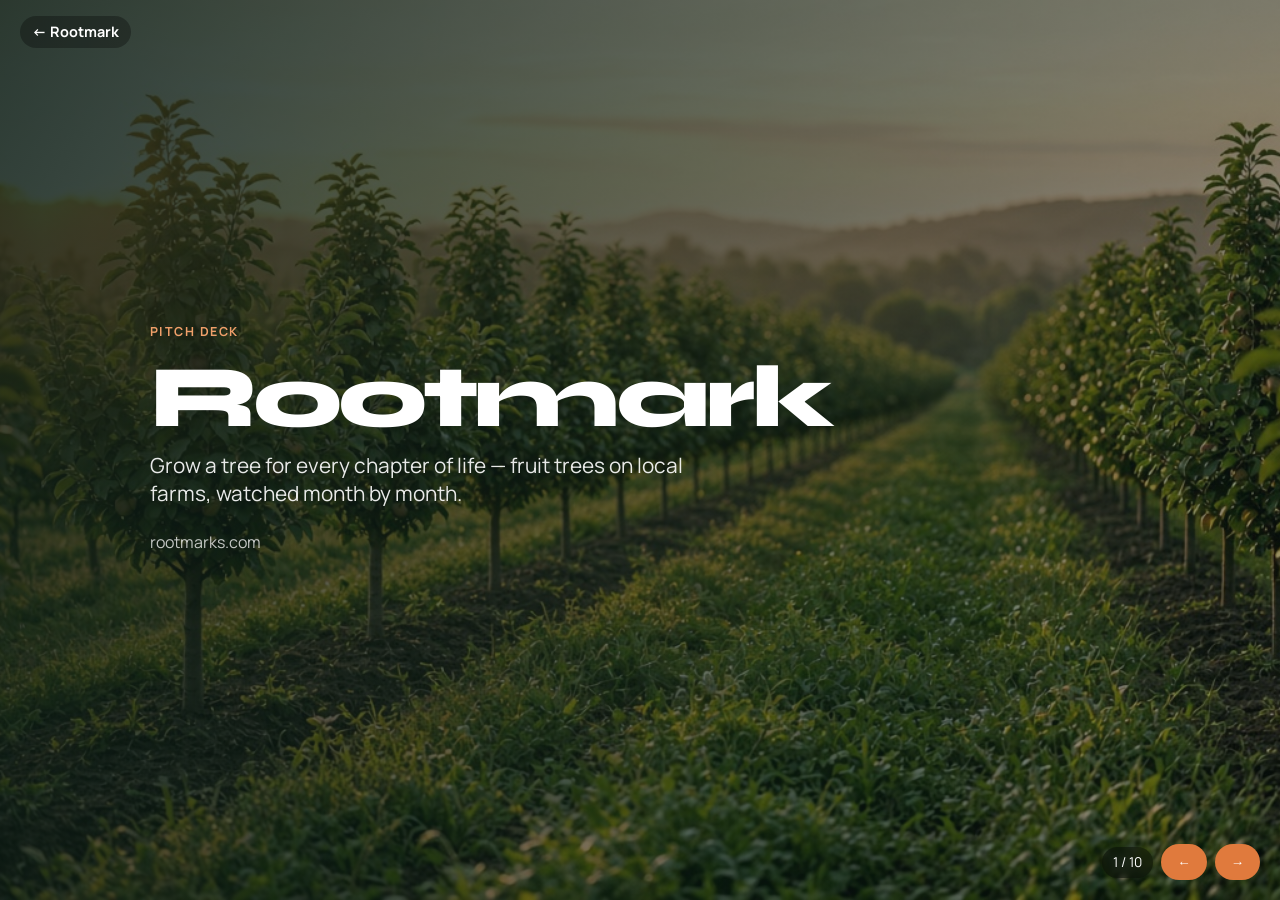
==== pitch/index.html @ 2decd8da "Add rootmarks.com custom domain and DNS setup docs CNAME for apex domain, update site/README/docs/pi" ====
<!DOCTYPE html>
<html lang="en">
<head>
<meta charset="utf-8" />
<meta name="viewport" content="width=device-width, initial-scale=1" />
<title>Rootmark — Pitch Deck</title>
<link rel="icon" href="../assets/favicon.svg" type="image/svg+xml" />
<link href="https://fonts.googleapis.com/css2?family=Manrope:wght@400;560;700&family=Syne:wght@700;800&display=swap" rel="stylesheet" />
<style>
:root{--moss:#1a4633;--leaf:#2f6b4f;--apricot:#e07a3d;--peach:#f0a06a;--ink:#14241c;--paper:#f7faf8;--mist:#e8f2ec;--font-d:"Syne",sans-serif;--font-b:"Manrope",sans-serif}
*{box-sizing:border-box}html,body{margin:0;height:100%;font-family:var(--font-b);color:var(--ink);background:#0e1f17}
.deck{height:100%;overflow:hidden}.slide{display:none;height:100%;padding:clamp(1.5rem,4vw,3rem);position:relative;overflow:hidden}
.slide.active{display:grid;align-content:center;animation:in .55s cubic-bezier(.22,1,.36,1)}
@keyframes in{from{opacity:0;transform:translateY(18px)}to{opacity:1;transform:none}}
.slide.dark{background:linear-gradient(160deg,#123028,#1a4633 55%,#245642);color:#fff}
.slide.light{background:radial-gradient(ellipse at 90% 10%,rgba(240,160,106,.18),transparent 40%),linear-gradient(180deg,#f3f7f4,#e8f2ec)}
.slide.photo{color:#fff}.slide.photo .bg{position:absolute;inset:0;z-index:0}
.slide.photo .bg img{width:100%;height:100%;object-fit:cover}.slide.photo .shade{position:absolute;inset:0;background:linear-gradient(120deg,rgba(14,31,23,.88),rgba(14,31,23,.35));z-index:1}
.slide .content{position:relative;z-index:2;max-width:980px;width:100%;margin:0 auto}
.brand{font-family:var(--font-d);font-weight:800;font-size:clamp(2.8rem,8vw,5.5rem);letter-spacing:-.045em;line-height:.95;margin:0 0 .75rem}
h1{font-family:var(--font-d);font-size:clamp(2rem,5vw,3.4rem);letter-spacing:-.035em;margin:0 0 1rem;line-height:1.05;max-width:18ch}
h2{font-family:var(--font-d);font-size:clamp(1.6rem,3.5vw,2.4rem);letter-spacing:-.03em;margin:0 0 1rem}
.tag{color:var(--peach);font-weight:700;letter-spacing:.12em;text-transform:uppercase;font-size:.78rem;margin:0 0 1rem}
.sub{font-size:clamp(1.05rem,2vw,1.3rem);max-width:42ch;opacity:.9;margin:0 0 1.5rem}
.grid2{display:grid;gap:1.25rem}@media(min-width:800px){.grid2{grid-template-columns:1fr 1fr;gap:2rem}}
.grid3{display:grid;gap:1rem}@media(min-width:800px){.grid3{grid-template-columns:repeat(3,1fr)}}
.panel{padding:1.1rem 1.2rem;border-top:3px solid var(--apricot);background:rgba(255,255,255,.08)}
.light .panel{background:rgba(255,255,255,.65);border-top-color:var(--leaf)}
.panel strong{display:block;font-family:var(--font-d);font-size:1.35rem;margin-bottom:.35rem}
.panel span{font-size:.95rem;opacity:.85;display:block}
.stat{font-family:var(--font-d);font-size:clamp(1.8rem,4vw,2.6rem);font-weight:800;color:var(--apricot);letter-spacing:-.03em}
.light .stat{color:var(--moss)}
.note{font-size:.8rem;opacity:.65;margin-top:1.25rem;max-width:60ch}
ul.clean{margin:0;padding:0;list-style:none;display:grid;gap:.65rem}
ul.clean li{padding-left:1.1rem;position:relative}
ul.clean li::before{content:"";position:absolute;left:0;top:.55em;width:.45rem;height:.45rem;border-radius:50%;background:var(--apricot)}
.nav-ui{position:fixed;bottom:1.25rem;right:1.25rem;z-index:10;display:flex;gap:.5rem;align-items:center}
.nav-ui button{border:0;background:var(--apricot);color:#fff;font-weight:700;padding:.65rem 1rem;border-radius:999px;cursor:pointer}
.nav-ui .count{color:#fff;background:rgba(0,0,0,.35);padding:.4rem .7rem;border-radius:999px;font-size:.85rem;backdrop-filter:blur(6px)}
.top{position:fixed;top:1rem;left:1.25rem;z-index:10;display:flex;gap:.75rem;align-items:center}
.top a{color:#fff;text-decoration:none;font-weight:700;font-size:.9rem;background:rgba(0,0,0,.3);padding:.4rem .75rem;border-radius:999px}
.light ~ .top a,.on-light .top a{color:var(--moss);background:rgba(255,255,255,.7)}
.mini-img{width:100%;border-radius:1rem;overflow:hidden;max-height:280px}
.mini-img img{width:100%;height:100%;object-fit:cover;aspect-ratio:16/9}
table{width:100%;border-collapse:collapse;font-size:.95rem}
td,th{padding:.55rem .4rem;border-bottom:1px solid rgba(255,255,255,.15);text-align:left}
.light td,.light th{border-bottom-color:rgba(26,70,51,.12)}
th{font-family:var(--font-d)}
</style>
</head>
<body>
<div class="top"><a href="../index.html">← Rootmark</a></div>
<div class="deck" id="deck">

<section class="slide photo active" data-i="0">
  <div class="bg"><img src="../assets/images/hero-orchard.jpg" alt="" /></div>
  <div class="shade"></div>
  <div class="content">
    <p class="tag">Pitch deck</p>
    <p class="brand">Rootmark</p>
    <p class="sub">Grow a tree for every chapter of life — fruit trees on local farms, watched month by month.</p>
    <p class="sub" style="opacity:.75;font-size:1rem">rootmarks.com</p>
  </div>
</section>

<section class="slide dark" data-i="1">
  <div class="content">
    <p class="tag">Problem</p>
    <h1>Milestones deserve more than flowers that wilt.</h1>
    <ul class="clean">
      <li>People want living gifts for births, anniversaries, memorials — but few have land, time, or know-how.</li>
      <li>Moving, renting, and apartment life make backyard trees fragile promises.</li>
      <li>Carbon offsets feel abstract; local farms need stable revenue beyond seasonal tourists.</li>
    </ul>
  </div>
</section>

<section class="slide photo" data-i="2">
  <div class="bg"><img src="../assets/images/milestone-gift.jpg" alt="" /></div>
  <div class="shade"></div>
  <div class="content">
    <p class="tag">Solution</p>
    <h1>A milestone tree hosted by a farm near you.</h1>
    <div class="grid3" style="margin-top:1.5rem">
      <div class="panel"><strong>Plant</strong><span>Gift or subscribe; we plant a fruit tree on a partner orchard.</span></div>
      <div class="panel"><strong>Watch</strong><span>Monthly farm photos + harvest education on a private web timeline.</span></div>
      <div class="panel"><strong>Share</strong><span>Visit, pick fruit, or donate harvest to the farm and community.</span></div>
    </div>
  </div>
</section>

<section class="slide light" data-i="3">
  <div class="content">
    <p class="tag">Market size</p>
    <h2>TAM / SAM / SOM (labeled estimates)</h2>
    <div class="grid3">
      <div class="panel"><span class="stat">~$85–120B</span><strong>TAM</strong><span>Global gifting + experiential gifts + memorial plantings (order-of-magnitude; combines celebratory gifting and tree/offset markets). Assumption band, not audited.</span></div>
      <div class="panel"><span class="stat">~$8–14B</span><strong>SAM</strong><span>US + W. Europe premium experiential gifts, baby/wedding registries, and local agritourism spend addressable by farm-hosted trees.</span></div>
      <div class="panel"><span class="stat">~$40–90M</span><strong>SOM</strong><span>5-year target: top 20 US metros + 2 EU pilots × mid/high-income milestone givers; ~150–300k trees cumulative.</span></div>
    </div>
    <p class="note">Sources/anchors (directional): US greeting &amp; gift retail scale; wedding/baby registry spend reports; agritourism USDA summaries; voluntary carbon &amp; tree-planting NGO volumes. All figures are planning estimates with clear assumptions — refine with primary research.</p>
  </div>
</section>

<section class="slide dark" data-i="4">
  <div class="content">
    <p class="tag">Business model</p>
    <h2>Three revenue rails</h2>
    <div class="grid3">
      <div class="panel"><strong>Gift planting</strong><span>$180–$320 one-time: tree + first-year care + digital timeline + gift narrative.</span></div>
      <div class="panel"><strong>Care subscription</strong><span>$8–$15/mo after year one: photos, agronomy notes, visit windows, harvest options.</span></div>
      <div class="panel"><strong>Farm partnership</strong><span>Host fee per tree/year + optional visitor day packages; farms keep donated fruit value.</span></div>
    </div>
  </div>
</section>

<section class="slide light" data-i="5">
  <div class="content">
    <p class="tag">Unit economics sketch</p>
    <h2>Per tree, year 1 (illustrative)</h2>
    <table>
      <tr><th>Line</th><th>Amount</th><th>Notes</th></tr>
      <tr><td>ASP (gift SKU)</td><td>$240</td><td>Mid-tier peach/apple</td></tr>
      <tr><td>Sapling + plant labor</td><td>$(35–55)</td><td>Wholesale + farm crew</td></tr>
      <tr><td>Year-1 host stipend</td><td>$(40–60)</td><td>Paid to farm</td></tr>
      <tr><td>Photo ops + QA</td><td>$(18–28)</td><td>Monthly uploads, moderation</td></tr>
      <tr><td>Payment + gift packaging</td><td>$(20–30)</td><td>Digital + optional print card</td></tr>
      <tr><td>Contribution margin</td><td>~$70–120</td><td>~30–50% before CAC</td></tr>
    </table>
    <p class="note">CAC target via registries &amp; farm events: $40–80. Payback inside first subscription year when attach rate ≥45%.</p>
  </div>
</section>

<section class="slide photo" data-i="6">
  <div class="bg"><img src="../assets/images/local-farm.jpg" alt="" /></div>
  <div class="shade"></div>
  <div class="content">
    <p class="tag">Operations</p>
    <h1>Farm network + monthly photo logistics.</h1>
    <ul class="clean">
      <li>Onboard orchards with spare row capacity; standardized planting &amp; labeling kits.</li>
      <li>Farms upload monthly photos via mobile web; Rootmark tags phenology tips.</li>
      <li>Visit booking windows coordinated with farms; harvest opt-in or donate-by-default.</li>
      <li>Carbon story tied to living trees + soil practices — no phantom offsets.</li>
    </ul>
  </div>
</section>

<section class="slide dark" data-i="7">
  <div class="content">
    <p class="tag">Go-to-market</p>
    <h2>Phases</h2>
    <div class="grid3">
      <div class="panel"><strong>0–6 mo</strong><span>2–3 farms, 500 trees, wedding/baby registry pilots, founders A–F placeholders.</span></div>
      <div class="panel"><strong>6–18 mo</strong><span>Expand metro farm network; B2B corporate milestone gifts; influencer orchard days.</span></div>
      <div class="panel"><strong>18–36 mo</strong><span>Multi-region density; subscription attach; white-label memorials with hospices/faith groups.</span></div>
    </div>
  </div>
</section>

<section class="slide light" data-i="8">
  <div class="content">
    <p class="tag">Costs to launch</p>
    <h2>Estimated year-0 burn (lean)</h2>
    <div class="grid2">
      <div class="panel"><strong>$180–260k</strong><span>Ops: farm stipends seed fund, sapling inventory, photo QA contractors, insurance.</span></div>
      <div class="panel"><strong>$120–180k</strong><span>Product: monitoring site, CRM, farm mobile upload, basic marketplace.</span></div>
      <div class="panel"><strong>$80–140k</strong><span>GTM: registry partnerships, content, launch events.</span></div>
      <div class="panel"><strong>$150–220k</strong><span>Team: core ops + partnerships (founders A–F may be sweat/equity early).</span></div>
    </div>
    <p class="note">Total seed-ish ask band: ~$0.6–0.9M for 18 months runway — planning estimate only.</p>
  </div>
</section>

<section class="slide photo" data-i="9">
  <div class="bg"><img src="../assets/images/fruit-harvest.jpg" alt="" /></div>
  <div class="shade"></div>
  <div class="content">
    <p class="tag">Ask / vision</p>
    <p class="brand">Rootmark</p>
    <p class="sub">Make every milestone grow something you can visit, taste, and pass on.</p>
    <p style="margin-top:1.5rem"><a href="../monitor.html" style="color:#f0a06a;font-weight:700">See the tree monitor mock →</a></p>
  </div>
</section>

</div>
<div class="nav-ui">
  <span class="count"><span id="cur">1</span> / <span id="tot">10</span></span>
  <button type="button" id="prev" aria-label="Previous">←</button>
  <button type="button" id="next" aria-label="Next">→</button>
</div>
<script>
const slides=[...document.querySelectorAll('.slide')];
let i=0;
const cur=document.getElementById('cur');
document.getElementById('tot').textContent=slides.length;
function show(n){i=(n+slides.length)%slides.length;slides.forEach((s,idx)=>s.classList.toggle('active',idx===i));cur.textContent=i+1;document.body.classList.toggle('on-light',slides[i].classList.contains('light'));}
document.getElementById('prev').onclick=()=>show(i-1);
document.getElementById('next').onclick=()=>show(i+1);
document.addEventListener('keydown',e=>{if(e.key==='ArrowRight'||e.key===' '){e.preventDefault();show(i+1)}if(e.key==='ArrowLeft')show(i-1)});
</script>
</body>
</html>
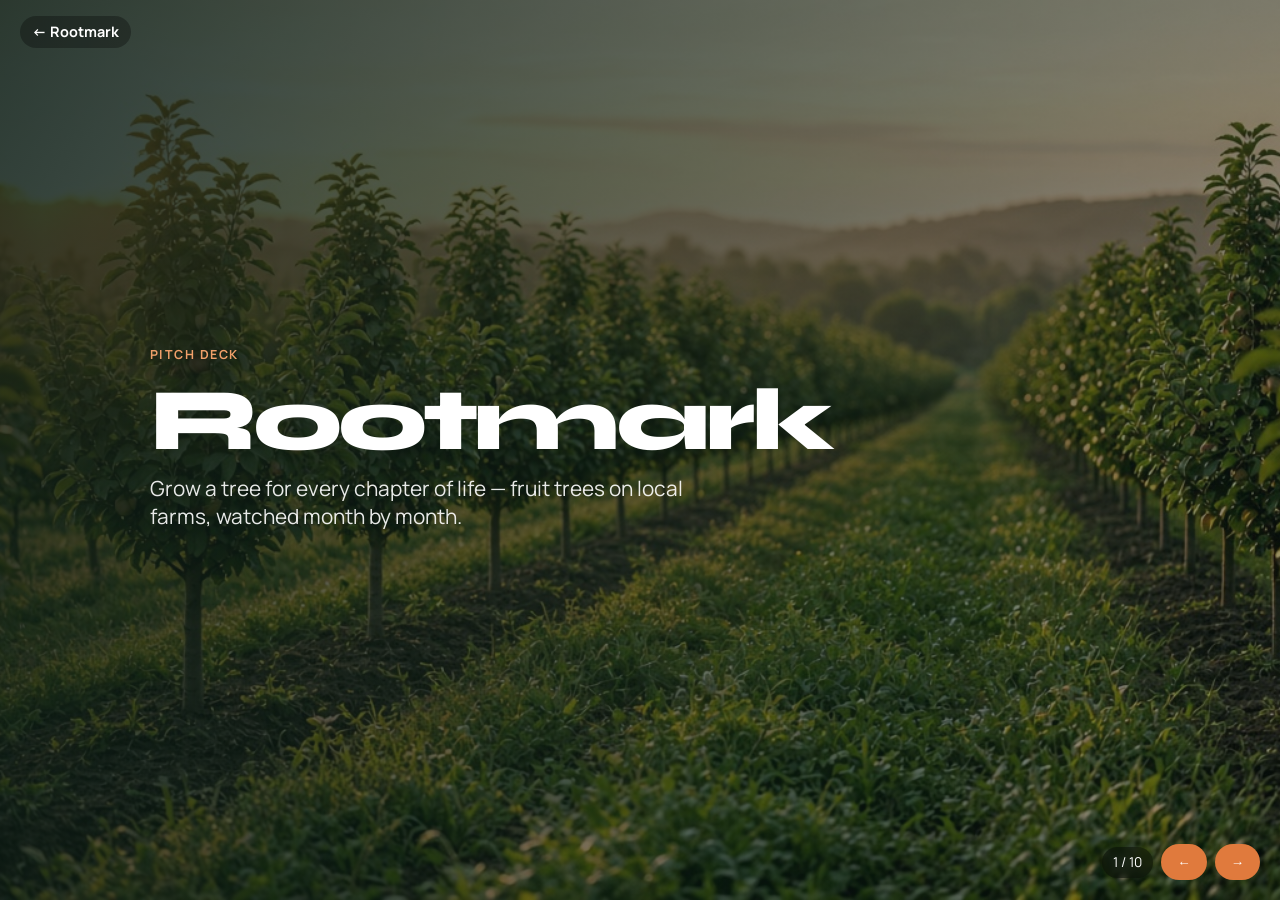
==== commit f7ed1459: "Drop rootmarks.com wiring; use github.io as live preview Remove custom-domain copy from site and doc" ====
--- a/pitch/index.html
+++ b/pitch/index.html
@@ -59,7 +59,6 @@
     <p class="tag">Pitch deck</p>
     <p class="brand">Rootmark</p>
     <p class="sub">Grow a tree for every chapter of life — fruit trees on local farms, watched month by month.</p>
-    <p class="sub" style="opacity:.75;font-size:1rem">rootmarks.com</p>
   </div>
 </section>
 
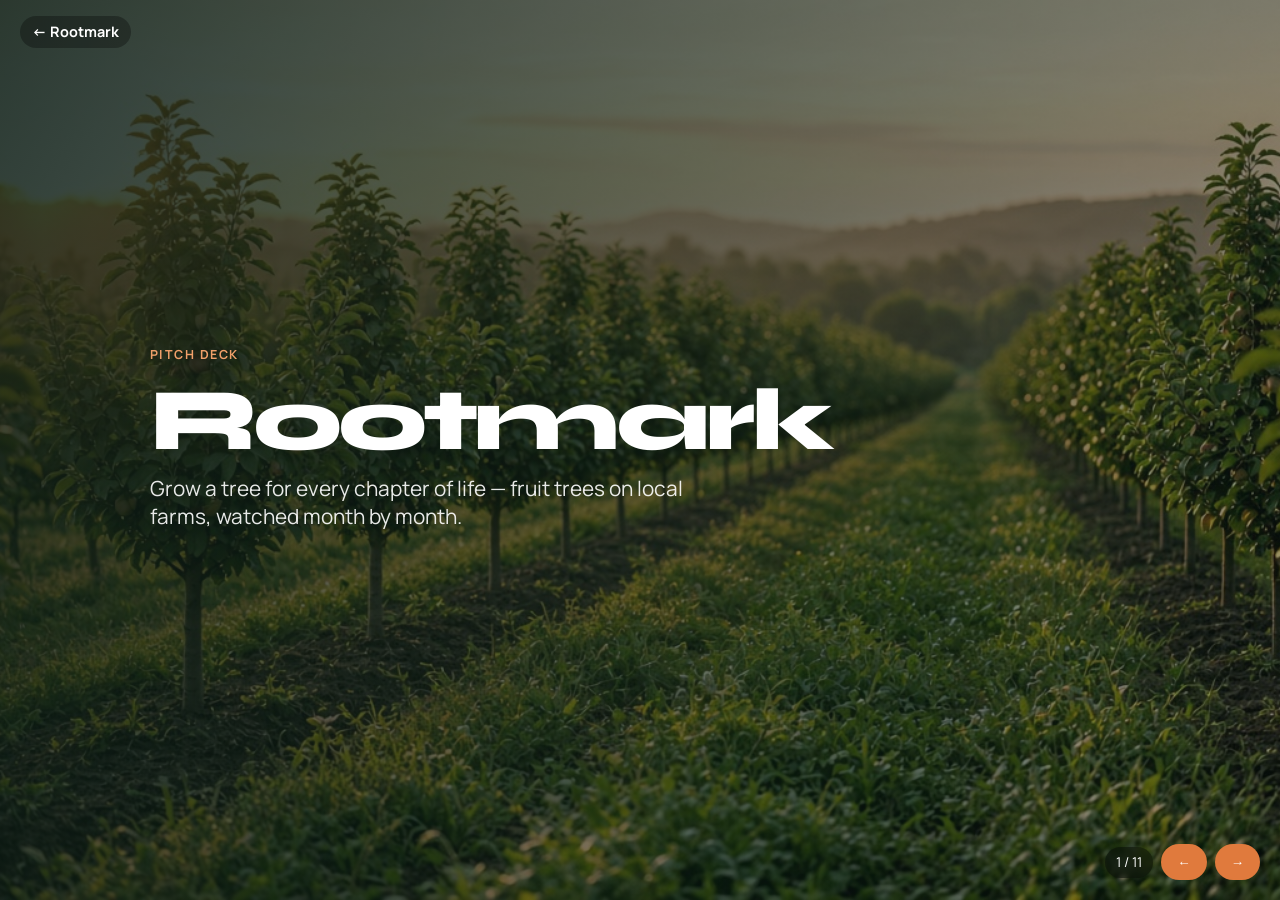
==== commit 26faaa05: "Add founding team with illustrated portraits Replace A–F placeholders with Heng Kuang (CEO) and co-f" ====
--- a/pitch/index.html
+++ b/pitch/index.html
@@ -46,6 +46,12 @@
 td,th{padding:.55rem .4rem;border-bottom:1px solid rgba(255,255,255,.15);text-align:left}
 .light td,.light th{border-bottom-color:rgba(26,70,51,.12)}
 th{font-family:var(--font-d)}
+.team-grid{display:grid;grid-template-columns:repeat(2,1fr);gap:.85rem;margin-top:1rem}
+@media(min-width:800px){.team-grid{grid-template-columns:repeat(5,1fr)}}
+.team-card{display:grid;gap:.35rem;justify-items:center;text-align:center;padding:.5rem .25rem}
+.team-card img{width:84px;height:84px;border-radius:50%;object-fit:cover;border:3px solid rgba(26,70,51,.15)}
+.team-card strong{font-family:var(--font-d);font-size:.95rem;letter-spacing:-.02em}
+.team-card span{font-size:.8rem;opacity:.75}
 </style>
 </head>
 <body>
@@ -150,7 +156,7 @@
     <p class="tag">Go-to-market</p>
     <h2>Phases</h2>
     <div class="grid3">
-      <div class="panel"><strong>0–6 mo</strong><span>2–3 farms, 500 trees, wedding/baby registry pilots, founders A–F placeholders.</span></div>
+      <div class="panel"><strong>0–6 mo</strong><span>2–3 farms, 500 trees, wedding/baby registry pilots, founding team (all Googlers).</span></div>
       <div class="panel"><strong>6–18 mo</strong><span>Expand metro farm network; B2B corporate milestone gifts; influencer orchard days.</span></div>
       <div class="panel"><strong>18–36 mo</strong><span>Multi-region density; subscription attach; white-label memorials with hospices/faith groups.</span></div>
     </div>
@@ -165,13 +171,49 @@
       <div class="panel"><strong>$180–260k</strong><span>Ops: farm stipends seed fund, sapling inventory, photo QA contractors, insurance.</span></div>
       <div class="panel"><strong>$120–180k</strong><span>Product: monitoring site, CRM, farm mobile upload, basic marketplace.</span></div>
       <div class="panel"><strong>$80–140k</strong><span>GTM: registry partnerships, content, launch events.</span></div>
-      <div class="panel"><strong>$150–220k</strong><span>Team: core ops + partnerships (founders A–F may be sweat/equity early).</span></div>
+      <div class="panel"><strong>$150–220k</strong><span>Team: founding Googlers + early ops/partnerships (sweat/equity early).</span></div>
     </div>
     <p class="note">Total seed-ish ask band: ~$0.6–0.9M for 18 months runway — planning estimate only.</p>
   </div>
 </section>
 
-<section class="slide photo" data-i="9">
+
+<section class="slide light" data-i="9">
+  <div class="content">
+    <p class="tag">Team</p>
+    <h2>Founders — all Googlers</h2>
+    <div class="team-grid">
+      <div class="team-card">
+        <img src="../assets/avatars/avatar-heng-kuang.jpg" alt="Heng Kuang" />
+        <strong>Heng Kuang</strong>
+        <span>CEO</span>
+      </div>
+      <div class="team-card">
+        <img src="../assets/avatars/avatar-norbert-slivka.jpg" alt="Norbert Slivka" />
+        <strong>Norbert Slivka</strong>
+        <span>Co-founder</span>
+      </div>
+      <div class="team-card">
+        <img src="../assets/avatars/avatar-kaustubh-bansal.jpg" alt="Kaustubh Bansal" />
+        <strong>Kaustubh Bansal</strong>
+        <span>Co-founder</span>
+      </div>
+      <div class="team-card">
+        <img src="../assets/avatars/avatar-patrick-binder.jpg" alt="Patrick Binder" />
+        <strong>Patrick Binder</strong>
+        <span>Co-founder</span>
+      </div>
+      <div class="team-card">
+        <img src="../assets/avatars/avatar-daniela-simoes.jpg" alt="Daniela Simoes" />
+        <strong>Daniela Simoes</strong>
+        <span>Co-founder</span>
+      </div>
+    </div>
+    <p class="note">Illustrated portraits · five founders total · Google affiliation</p>
+  </div>
+</section>
+
+<section class="slide photo" data-i="10">
   <div class="bg"><img src="../assets/images/fruit-harvest.jpg" alt="" /></div>
   <div class="shade"></div>
   <div class="content">
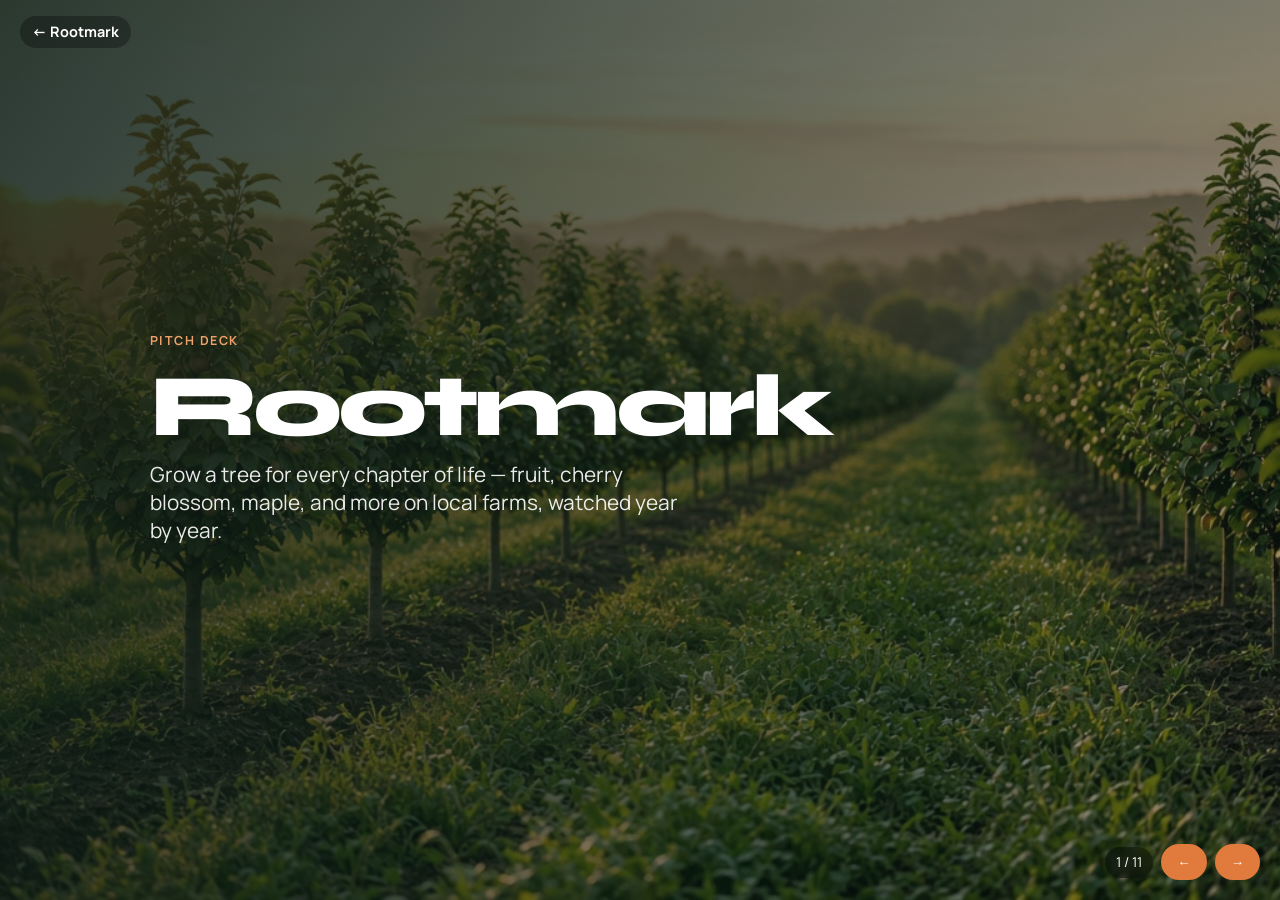
==== commit ec43dfac: "Expand monitoring years/seasons and tree coverage story Rename four-seasons collage, add growth-stag" ====
--- a/pitch/index.html
+++ b/pitch/index.html
@@ -64,7 +64,7 @@
   <div class="content">
     <p class="tag">Pitch deck</p>
     <p class="brand">Rootmark</p>
-    <p class="sub">Grow a tree for every chapter of life — fruit trees on local farms, watched month by month.</p>
+    <p class="sub">Grow a tree for every chapter of life — fruit, cherry blossom, maple, and more on local farms, watched year by year.</p>
   </div>
 </section>
 
@@ -87,10 +87,11 @@
     <p class="tag">Solution</p>
     <h1>A milestone tree hosted by a farm near you.</h1>
     <div class="grid3" style="margin-top:1.5rem">
-      <div class="panel"><strong>Plant</strong><span>Gift or subscribe; we plant a fruit tree on a partner orchard.</span></div>
-      <div class="panel"><strong>Watch</strong><span>Monthly farm photos + harvest education on a private web timeline.</span></div>
-      <div class="panel"><strong>Share</strong><span>Visit, pick fruit, or donate harvest to the farm and community.</span></div>
-    </div>
+      <div class="panel"><strong>Plant</strong><span>Gift or subscribe; we plant your tree on a partner farm or orchard.</span></div>
+      <div class="panel"><strong>Watch</strong><span>Farm photos across years and seasons — growth stages, blooms, and harvest notes when it’s a fruit tree.</span></div>
+      <div class="panel"><strong>Share</strong><span>Visit anytime; for fruit trees, pick or donate harvest to the farm and community.</span></div>
+    </div>
+    <p class="note" style="margin-top:1rem">Coverage: fruit trees (harvest highlight) · cherry blossoms &amp; flower trees · maple &amp; ornamentals.</p>
   </div>
 </section>
 
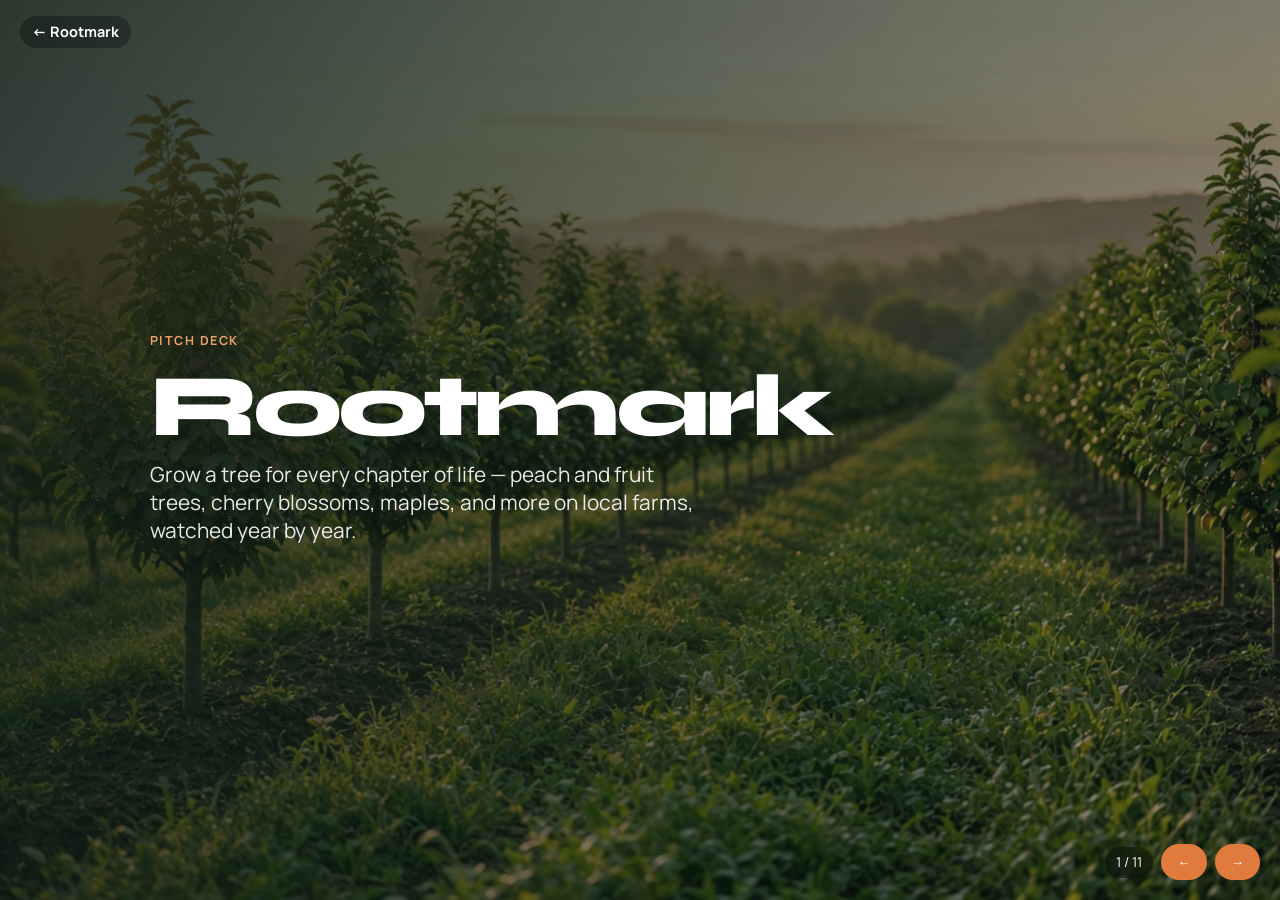
==== commit bb9eed41: "Unify peach monitor timeline; simplify tree kinds and titles Rewrite monitor as equal timeline steps" ====
--- a/pitch/index.html
+++ b/pitch/index.html
@@ -64,7 +64,7 @@
   <div class="content">
     <p class="tag">Pitch deck</p>
     <p class="brand">Rootmark</p>
-    <p class="sub">Grow a tree for every chapter of life — fruit, cherry blossom, maple, and more on local farms, watched year by year.</p>
+    <p class="sub">Grow a tree for every chapter of life — peach and fruit trees, cherry blossoms, maples, and more on local farms, watched year by year.</p>
   </div>
 </section>
 
@@ -91,7 +91,7 @@
       <div class="panel"><strong>Watch</strong><span>Farm photos across years and seasons — growth stages, blooms, and harvest notes when it’s a fruit tree.</span></div>
       <div class="panel"><strong>Share</strong><span>Visit anytime; for fruit trees, pick or donate harvest to the farm and community.</span></div>
     </div>
-    <p class="note" style="margin-top:1rem">Coverage: fruit trees (harvest highlight) · cherry blossoms &amp; flower trees · maple &amp; ornamentals.</p>
+    <p class="note" style="margin-top:1rem">Trees we plant: peach &amp; fruit · cherry blossom · maple &amp; ornamentals.</p>
   </div>
 </section>
 
@@ -157,7 +157,7 @@
     <p class="tag">Go-to-market</p>
     <h2>Phases</h2>
     <div class="grid3">
-      <div class="panel"><strong>0–6 mo</strong><span>2–3 farms, 500 trees, wedding/baby registry pilots, founding team (all Googlers).</span></div>
+      <div class="panel"><strong>0–6 mo</strong><span>2–3 farms, 500 trees, wedding/baby registry pilots, founding tech veterans.</span></div>
       <div class="panel"><strong>6–18 mo</strong><span>Expand metro farm network; B2B corporate milestone gifts; influencer orchard days.</span></div>
       <div class="panel"><strong>18–36 mo</strong><span>Multi-region density; subscription attach; white-label memorials with hospices/faith groups.</span></div>
     </div>
@@ -172,7 +172,7 @@
       <div class="panel"><strong>$180–260k</strong><span>Ops: farm stipends seed fund, sapling inventory, photo QA contractors, insurance.</span></div>
       <div class="panel"><strong>$120–180k</strong><span>Product: monitoring site, CRM, farm mobile upload, basic marketplace.</span></div>
       <div class="panel"><strong>$80–140k</strong><span>GTM: registry partnerships, content, launch events.</span></div>
-      <div class="panel"><strong>$150–220k</strong><span>Team: founding Googlers + early ops/partnerships (sweat/equity early).</span></div>
+      <div class="panel"><strong>$150–220k</strong><span>Team: founding tech veterans + early ops/partnerships (sweat/equity early).</span></div>
     </div>
     <p class="note">Total seed-ish ask band: ~$0.6–0.9M for 18 months runway — planning estimate only.</p>
   </div>
@@ -182,12 +182,13 @@
 <section class="slide light" data-i="9">
   <div class="content">
     <p class="tag">Team</p>
-    <h2>Founders — all Googlers</h2>
+    <h2>Tech veterans. Greener world.</h2>
+    <p class="sub" style="max-width:52ch;margin:0 0 1rem;font-size:1.05rem">Elite stack coverage — frontend, backend, ML, data science, and product — with years building products that create value for billions of people. Now dedicated to Rootmark.</p>
     <div class="team-grid">
       <div class="team-card">
         <img src="../assets/avatars/avatar-heng-kuang.jpg" alt="Heng Kuang" />
         <strong>Heng Kuang</strong>
-        <span>CEO</span>
+        <span>Co-founder</span>
       </div>
       <div class="team-card">
         <img src="../assets/avatars/avatar-norbert-slivka.jpg" alt="Norbert Slivka" />
@@ -210,7 +211,7 @@
         <span>Co-founder</span>
       </div>
     </div>
-    <p class="note">Illustrated portraits · five founders total · Google affiliation</p>
+    <p class="note">Five founders · product, platform, and planet</p>
   </div>
 </section>
 
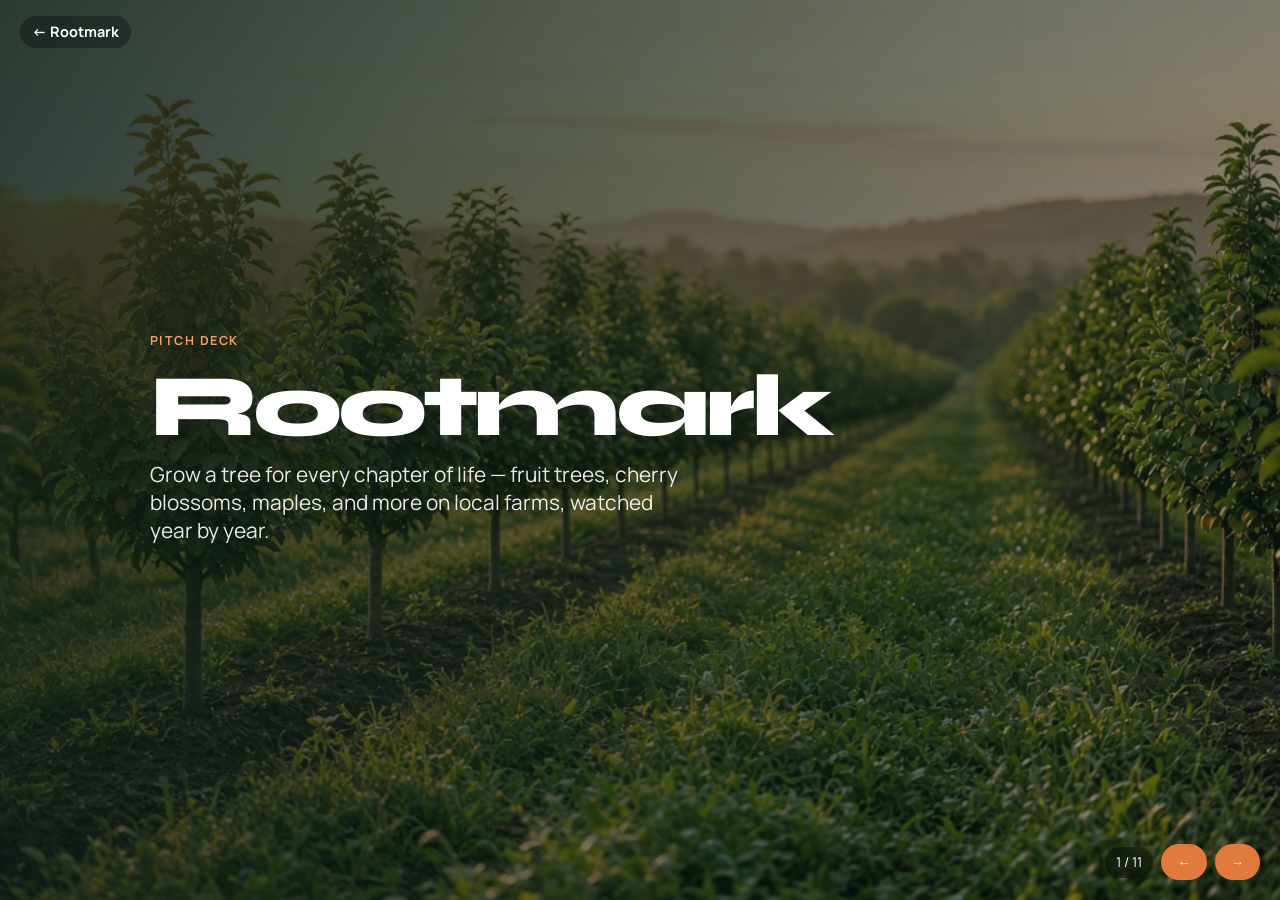
==== commit eb2063bd: "Proofread copy: fruit trees phrasing and terminology consistency Fix awkward “peach and fruit trees”" ====
--- a/pitch/index.html
+++ b/pitch/index.html
@@ -64,7 +64,7 @@
   <div class="content">
     <p class="tag">Pitch deck</p>
     <p class="brand">Rootmark</p>
-    <p class="sub">Grow a tree for every chapter of life — peach and fruit trees, cherry blossoms, maples, and more on local farms, watched year by year.</p>
+    <p class="sub">Grow a tree for every chapter of life — fruit trees, cherry blossoms, maples, and more on local farms, watched year by year.</p>
   </div>
 </section>
 
@@ -88,10 +88,10 @@
     <h1>A milestone tree hosted by a farm near you.</h1>
     <div class="grid3" style="margin-top:1.5rem">
       <div class="panel"><strong>Plant</strong><span>Gift or subscribe; we plant your tree on a partner farm or orchard.</span></div>
-      <div class="panel"><strong>Watch</strong><span>Farm photos across years and seasons — growth stages, blooms, and harvest notes when it’s a fruit tree.</span></div>
+      <div class="panel"><strong>Watch</strong><span>Farm photos across years and seasons — growth stages, blooms, and harvest notes for fruit trees.</span></div>
       <div class="panel"><strong>Share</strong><span>Visit anytime; for fruit trees, pick or donate harvest to the farm and community.</span></div>
     </div>
-    <p class="note" style="margin-top:1rem">Trees we plant: peach &amp; fruit · cherry blossom · maple &amp; ornamentals.</p>
+    <p class="note" style="margin-top:1rem">Trees we plant: fruit trees · cherry blossoms · maples and ornamentals.</p>
   </div>
 </section>
 
@@ -126,7 +126,7 @@
     <h2>Per tree, year 1 (illustrative)</h2>
     <table>
       <tr><th>Line</th><th>Amount</th><th>Notes</th></tr>
-      <tr><td>ASP (gift SKU)</td><td>$240</td><td>Mid-tier peach/apple</td></tr>
+      <tr><td>ASP (gift SKU)</td><td>$240</td><td>Mid-tier fruit tree (e.g. peach or apple)</td></tr>
       <tr><td>Sapling + plant labor</td><td>$(35–55)</td><td>Wholesale + farm crew</td></tr>
       <tr><td>Year-1 host stipend</td><td>$(40–60)</td><td>Paid to farm</td></tr>
       <tr><td>Photo ops + QA</td><td>$(18–28)</td><td>Monthly uploads, moderation</td></tr>
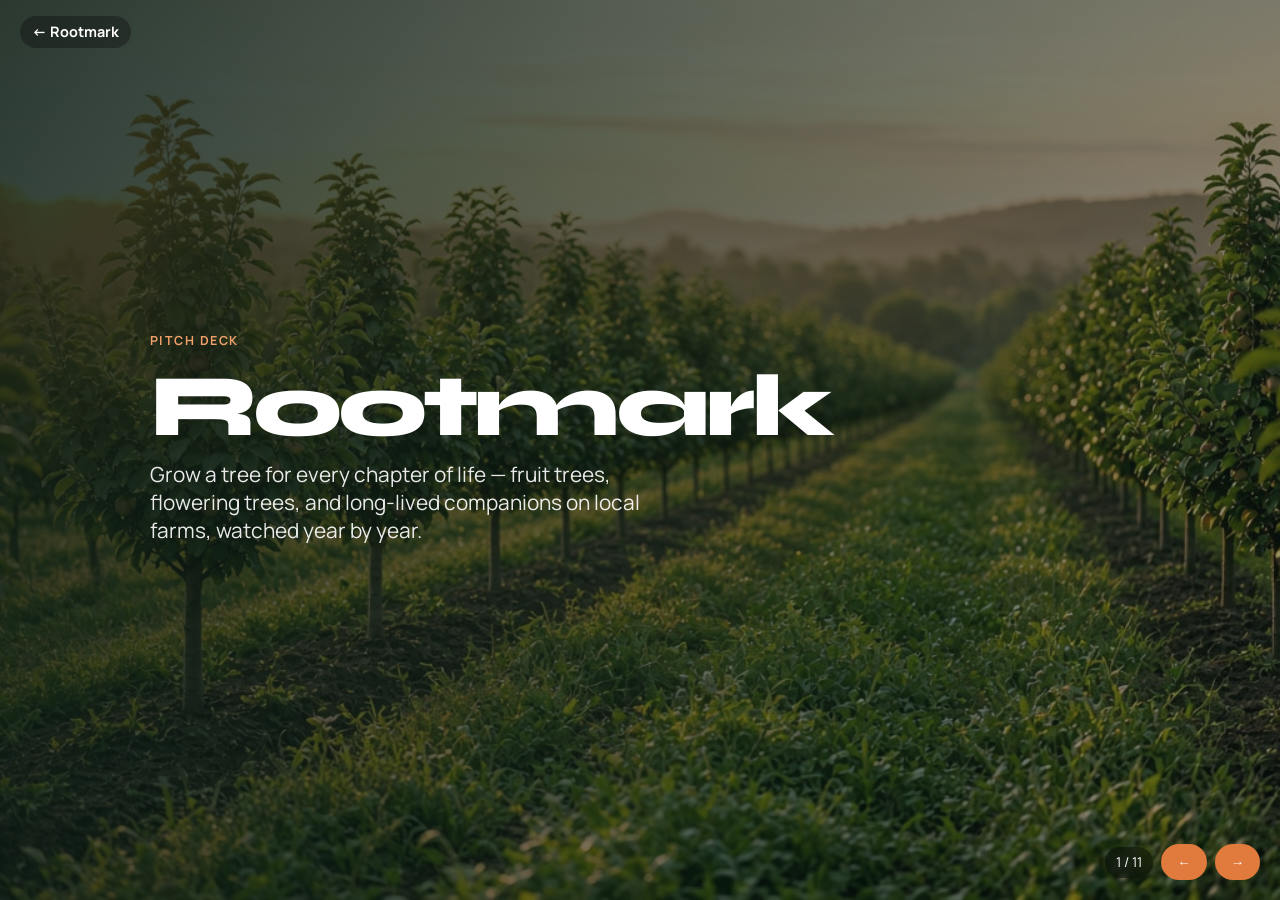
==== commit 1440f46e: "Clarify tree categories: fruit, flowering, long-lived companions Organize planting kinds with exampl" ====
--- a/pitch/index.html
+++ b/pitch/index.html
@@ -64,7 +64,7 @@
   <div class="content">
     <p class="tag">Pitch deck</p>
     <p class="brand">Rootmark</p>
-    <p class="sub">Grow a tree for every chapter of life — fruit trees, cherry blossoms, maples, and more on local farms, watched year by year.</p>
+    <p class="sub">Grow a tree for every chapter of life — fruit trees, flowering trees, and long-lived companions on local farms, watched year by year.</p>
   </div>
 </section>
 
@@ -91,7 +91,7 @@
       <div class="panel"><strong>Watch</strong><span>Farm photos across years and seasons — growth stages, blooms, and harvest notes for fruit trees.</span></div>
       <div class="panel"><strong>Share</strong><span>Visit anytime; for fruit trees, pick or donate harvest to the farm and community.</span></div>
     </div>
-    <p class="note" style="margin-top:1rem">Trees we plant: fruit trees · cherry blossoms · maples and ornamentals.</p>
+    <p class="note" style="margin-top:1rem">Trees we plant: fruit trees (peach, apple, pear) · flowering trees (cherry blossom, magnolia, dogwood) · long-lived companions (oak, maple, ginkgo, olive).</p>
   </div>
 </section>
 
